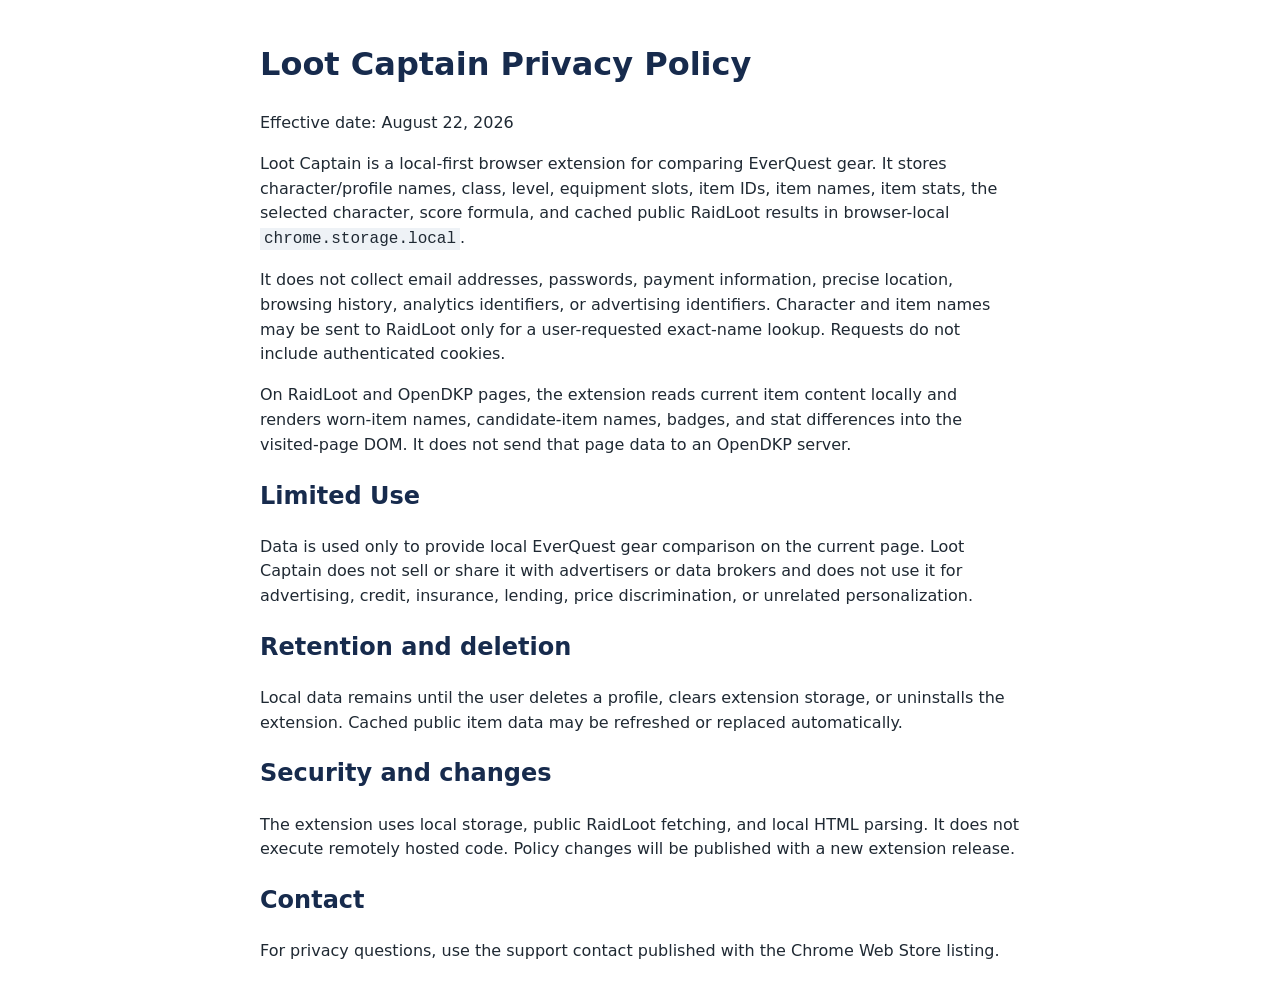
==== docs/privacy-policy.html @ 343ced06 "Prepare Loot Captain 0.1.0 release" ====
<!doctype html>
<html lang="en">
<head>
  <meta charset="utf-8">
  <meta name="viewport" content="width=device-width, initial-scale=1">
  <title>Loot Captain Privacy Policy</title>
  <style>body{max-width:760px;margin:40px auto;padding:0 20px;font:16px/1.55 system-ui,sans-serif;color:#1f2933}h1,h2{color:#172b4d}code{background:#eef2f6;padding:2px 4px}</style>
</head>
<body>
  <h1>Loot Captain Privacy Policy</h1>
  <p>Effective date: August 22, 2026</p>
  <p>Loot Captain is a local-first browser extension for comparing EverQuest gear. It stores character/profile names, class, level, equipment slots, item IDs, item names, item stats, the selected character, score formula, and cached public RaidLoot results in browser-local <code>chrome.storage.local</code>.</p>
  <p>It does not collect email addresses, passwords, payment information, precise location, browsing history, analytics identifiers, or advertising identifiers. Character and item names may be sent to RaidLoot only for a user-requested exact-name lookup. Requests do not include authenticated cookies.</p>
  <p>On RaidLoot and OpenDKP pages, the extension reads current item content locally and renders worn-item names, candidate-item names, badges, and stat differences into the visited-page DOM. It does not send that page data to an OpenDKP server.</p>
  <h2>Limited Use</h2>
  <p>Data is used only to provide local EverQuest gear comparison on the current page. Loot Captain does not sell or share it with advertisers or data brokers and does not use it for advertising, credit, insurance, lending, price discrimination, or unrelated personalization.</p>
  <h2>Retention and deletion</h2>
  <p>Local data remains until the user deletes a profile, clears extension storage, or uninstalls the extension. Cached public item data may be refreshed or replaced automatically.</p>
  <h2>Security and changes</h2>
  <p>The extension uses local storage, public RaidLoot fetching, and local HTML parsing. It does not execute remotely hosted code. Policy changes will be published with a new extension release.</p>
  <h2>Contact</h2>
  <p>For privacy questions, use the support contact published with the Chrome Web Store listing.</p>
</body>
</html>
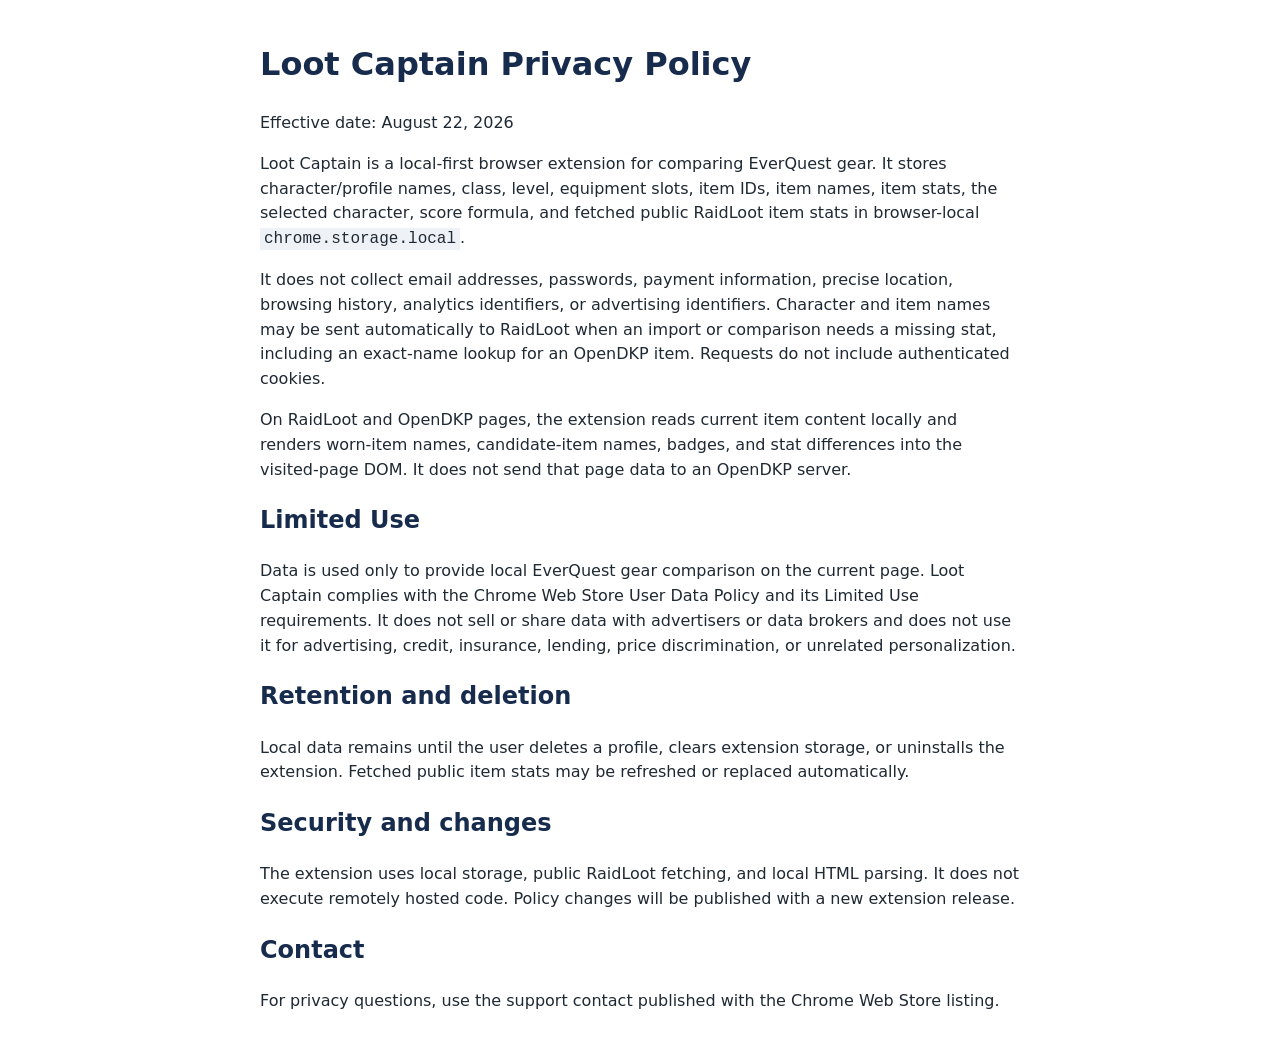
==== commit 5951cf32: "Close pre-publish review findings" ====
--- a/docs/privacy-policy.html
+++ b/docs/privacy-policy.html
@@ -9,13 +9,13 @@
 <body>
   <h1>Loot Captain Privacy Policy</h1>
   <p>Effective date: August 22, 2026</p>
-  <p>Loot Captain is a local-first browser extension for comparing EverQuest gear. It stores character/profile names, class, level, equipment slots, item IDs, item names, item stats, the selected character, score formula, and cached public RaidLoot results in browser-local <code>chrome.storage.local</code>.</p>
-  <p>It does not collect email addresses, passwords, payment information, precise location, browsing history, analytics identifiers, or advertising identifiers. Character and item names may be sent to RaidLoot only for a user-requested exact-name lookup. Requests do not include authenticated cookies.</p>
+  <p>Loot Captain is a local-first browser extension for comparing EverQuest gear. It stores character/profile names, class, level, equipment slots, item IDs, item names, item stats, the selected character, score formula, and fetched public RaidLoot item stats in browser-local <code>chrome.storage.local</code>.</p>
+  <p>It does not collect email addresses, passwords, payment information, precise location, browsing history, analytics identifiers, or advertising identifiers. Character and item names may be sent automatically to RaidLoot when an import or comparison needs a missing stat, including an exact-name lookup for an OpenDKP item. Requests do not include authenticated cookies.</p>
   <p>On RaidLoot and OpenDKP pages, the extension reads current item content locally and renders worn-item names, candidate-item names, badges, and stat differences into the visited-page DOM. It does not send that page data to an OpenDKP server.</p>
   <h2>Limited Use</h2>
-  <p>Data is used only to provide local EverQuest gear comparison on the current page. Loot Captain does not sell or share it with advertisers or data brokers and does not use it for advertising, credit, insurance, lending, price discrimination, or unrelated personalization.</p>
+  <p>Data is used only to provide local EverQuest gear comparison on the current page. Loot Captain complies with the Chrome Web Store User Data Policy and its Limited Use requirements. It does not sell or share data with advertisers or data brokers and does not use it for advertising, credit, insurance, lending, price discrimination, or unrelated personalization.</p>
   <h2>Retention and deletion</h2>
-  <p>Local data remains until the user deletes a profile, clears extension storage, or uninstalls the extension. Cached public item data may be refreshed or replaced automatically.</p>
+  <p>Local data remains until the user deletes a profile, clears extension storage, or uninstalls the extension. Fetched public item stats may be refreshed or replaced automatically.</p>
   <h2>Security and changes</h2>
   <p>The extension uses local storage, public RaidLoot fetching, and local HTML parsing. It does not execute remotely hosted code. Policy changes will be published with a new extension release.</p>
   <h2>Contact</h2>
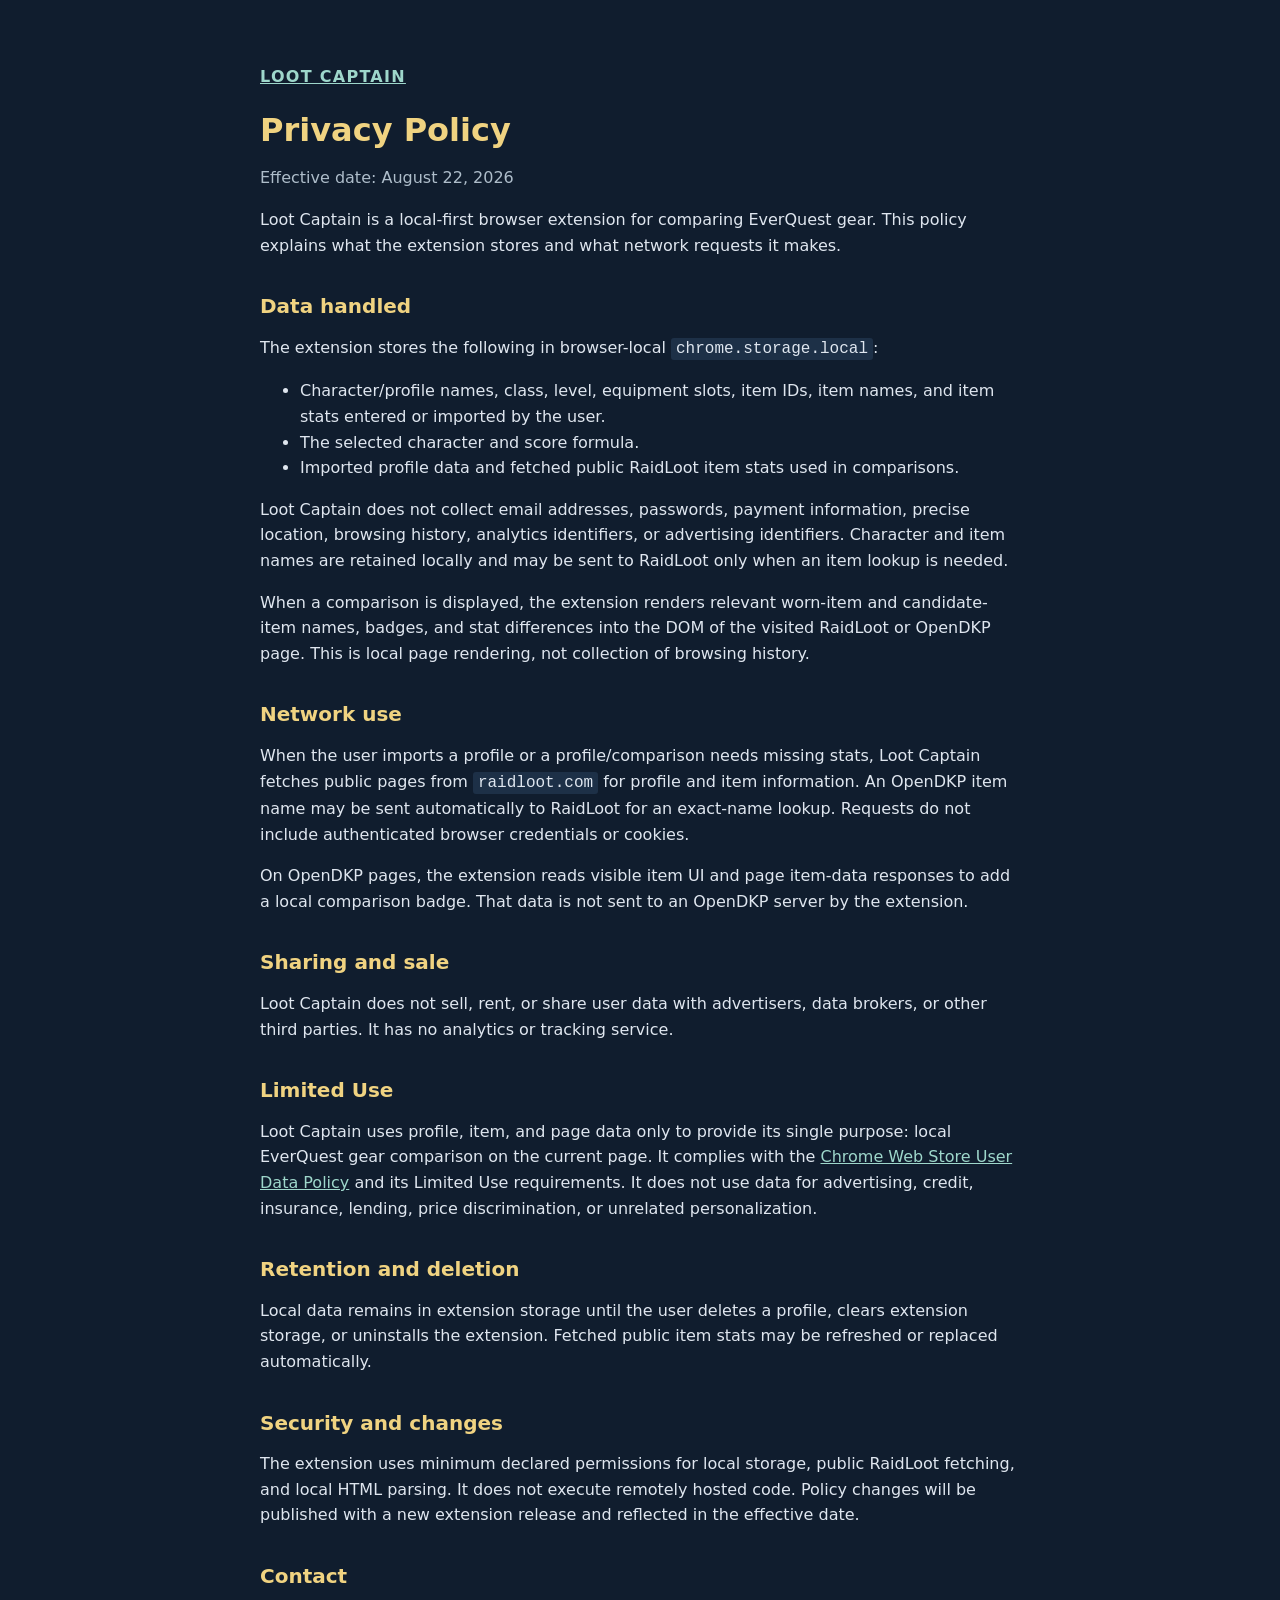
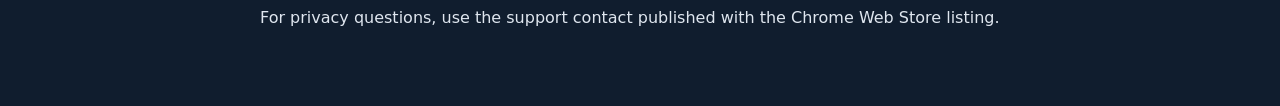
==== commit 8deaf483: "Add GitHub Pages privacy site" ====
--- a/docs/privacy-policy.html
+++ b/docs/privacy-policy.html
@@ -3,22 +3,57 @@
 <head>
   <meta charset="utf-8">
   <meta name="viewport" content="width=device-width, initial-scale=1">
+  <meta name="description" content="Loot Captain privacy policy.">
   <title>Loot Captain Privacy Policy</title>
-  <style>body{max-width:760px;margin:40px auto;padding:0 20px;font:16px/1.55 system-ui,sans-serif;color:#1f2933}h1,h2{color:#172b4d}code{background:#eef2f6;padding:2px 4px}</style>
+  <style>
+    :root { color-scheme: light dark; }
+    body { margin: 0; background: #101d2e; color: #dfe6ef; font: 16px/1.6 system-ui, sans-serif; }
+    main { max-width: 760px; margin: 0 auto; padding: 48px 24px 64px; }
+    h1, h2 { color: #f0d381; line-height: 1.2; }
+    h1 { margin-bottom: 8px; }
+    h2 { margin-top: 36px; font-size: 1.25rem; }
+    a { color: #9ed7cb; }
+    code { padding: 2px 5px; border-radius: 3px; background: #1d3047; }
+    .eyebrow { color: #9ed7cb; font-weight: 700; letter-spacing: .08em; text-transform: uppercase; }
+    .effective { color: #aebdca; }
+  </style>
 </head>
 <body>
-  <h1>Loot Captain Privacy Policy</h1>
-  <p>Effective date: August 22, 2026</p>
-  <p>Loot Captain is a local-first browser extension for comparing EverQuest gear. It stores character/profile names, class, level, equipment slots, item IDs, item names, item stats, the selected character, score formula, and fetched public RaidLoot item stats in browser-local <code>chrome.storage.local</code>.</p>
-  <p>It does not collect email addresses, passwords, payment information, precise location, browsing history, analytics identifiers, or advertising identifiers. Character and item names may be sent automatically to RaidLoot when an import or comparison needs a missing stat, including an exact-name lookup for an OpenDKP item. Requests do not include authenticated cookies.</p>
-  <p>On RaidLoot and OpenDKP pages, the extension reads current item content locally and renders worn-item names, candidate-item names, badges, and stat differences into the visited-page DOM. It does not send that page data to an OpenDKP server.</p>
-  <h2>Limited Use</h2>
-  <p>Data is used only to provide local EverQuest gear comparison on the current page. Loot Captain complies with the Chrome Web Store User Data Policy and its Limited Use requirements. It does not sell or share data with advertisers or data brokers and does not use it for advertising, credit, insurance, lending, price discrimination, or unrelated personalization.</p>
-  <h2>Retention and deletion</h2>
-  <p>Local data remains until the user deletes a profile, clears extension storage, or uninstalls the extension. Fetched public item stats may be refreshed or replaced automatically.</p>
-  <h2>Security and changes</h2>
-  <p>The extension uses local storage, public RaidLoot fetching, and local HTML parsing. It does not execute remotely hosted code. Policy changes will be published with a new extension release.</p>
-  <h2>Contact</h2>
-  <p>For privacy questions, use the support contact published with the Chrome Web Store listing.</p>
+  <main>
+    <p class="eyebrow"><a href="./">Loot Captain</a></p>
+    <h1>Privacy Policy</h1>
+    <p class="effective">Effective date: August 22, 2026</p>
+
+    <p>Loot Captain is a local-first browser extension for comparing EverQuest gear. This policy explains what the extension stores and what network requests it makes.</p>
+
+    <h2>Data handled</h2>
+    <p>The extension stores the following in browser-local <code>chrome.storage.local</code>:</p>
+    <ul>
+      <li>Character/profile names, class, level, equipment slots, item IDs, item names, and item stats entered or imported by the user.</li>
+      <li>The selected character and score formula.</li>
+      <li>Imported profile data and fetched public RaidLoot item stats used in comparisons.</li>
+    </ul>
+    <p>Loot Captain does not collect email addresses, passwords, payment information, precise location, browsing history, analytics identifiers, or advertising identifiers. Character and item names are retained locally and may be sent to RaidLoot only when an item lookup is needed.</p>
+    <p>When a comparison is displayed, the extension renders relevant worn-item and candidate-item names, badges, and stat differences into the DOM of the visited RaidLoot or OpenDKP page. This is local page rendering, not collection of browsing history.</p>
+
+    <h2>Network use</h2>
+    <p>When the user imports a profile or a profile/comparison needs missing stats, Loot Captain fetches public pages from <code>raidloot.com</code> for profile and item information. An OpenDKP item name may be sent automatically to RaidLoot for an exact-name lookup. Requests do not include authenticated browser credentials or cookies.</p>
+    <p>On OpenDKP pages, the extension reads visible item UI and page item-data responses to add a local comparison badge. That data is not sent to an OpenDKP server by the extension.</p>
+
+    <h2>Sharing and sale</h2>
+    <p>Loot Captain does not sell, rent, or share user data with advertisers, data brokers, or other third parties. It has no analytics or tracking service.</p>
+
+    <h2>Limited Use</h2>
+    <p>Loot Captain uses profile, item, and page data only to provide its single purpose: local EverQuest gear comparison on the current page. It complies with the <a href="https://developer.chrome.com/docs/webstore/program-policies/user-data-faq">Chrome Web Store User Data Policy</a> and its Limited Use requirements. It does not use data for advertising, credit, insurance, lending, price discrimination, or unrelated personalization.</p>
+
+    <h2>Retention and deletion</h2>
+    <p>Local data remains in extension storage until the user deletes a profile, clears extension storage, or uninstalls the extension. Fetched public item stats may be refreshed or replaced automatically.</p>
+
+    <h2>Security and changes</h2>
+    <p>The extension uses minimum declared permissions for local storage, public RaidLoot fetching, and local HTML parsing. It does not execute remotely hosted code. Policy changes will be published with a new extension release and reflected in the effective date.</p>
+
+    <h2>Contact</h2>
+    <p>For privacy questions, use the support contact published with the Chrome Web Store listing.</p>
+  </main>
 </body>
 </html>
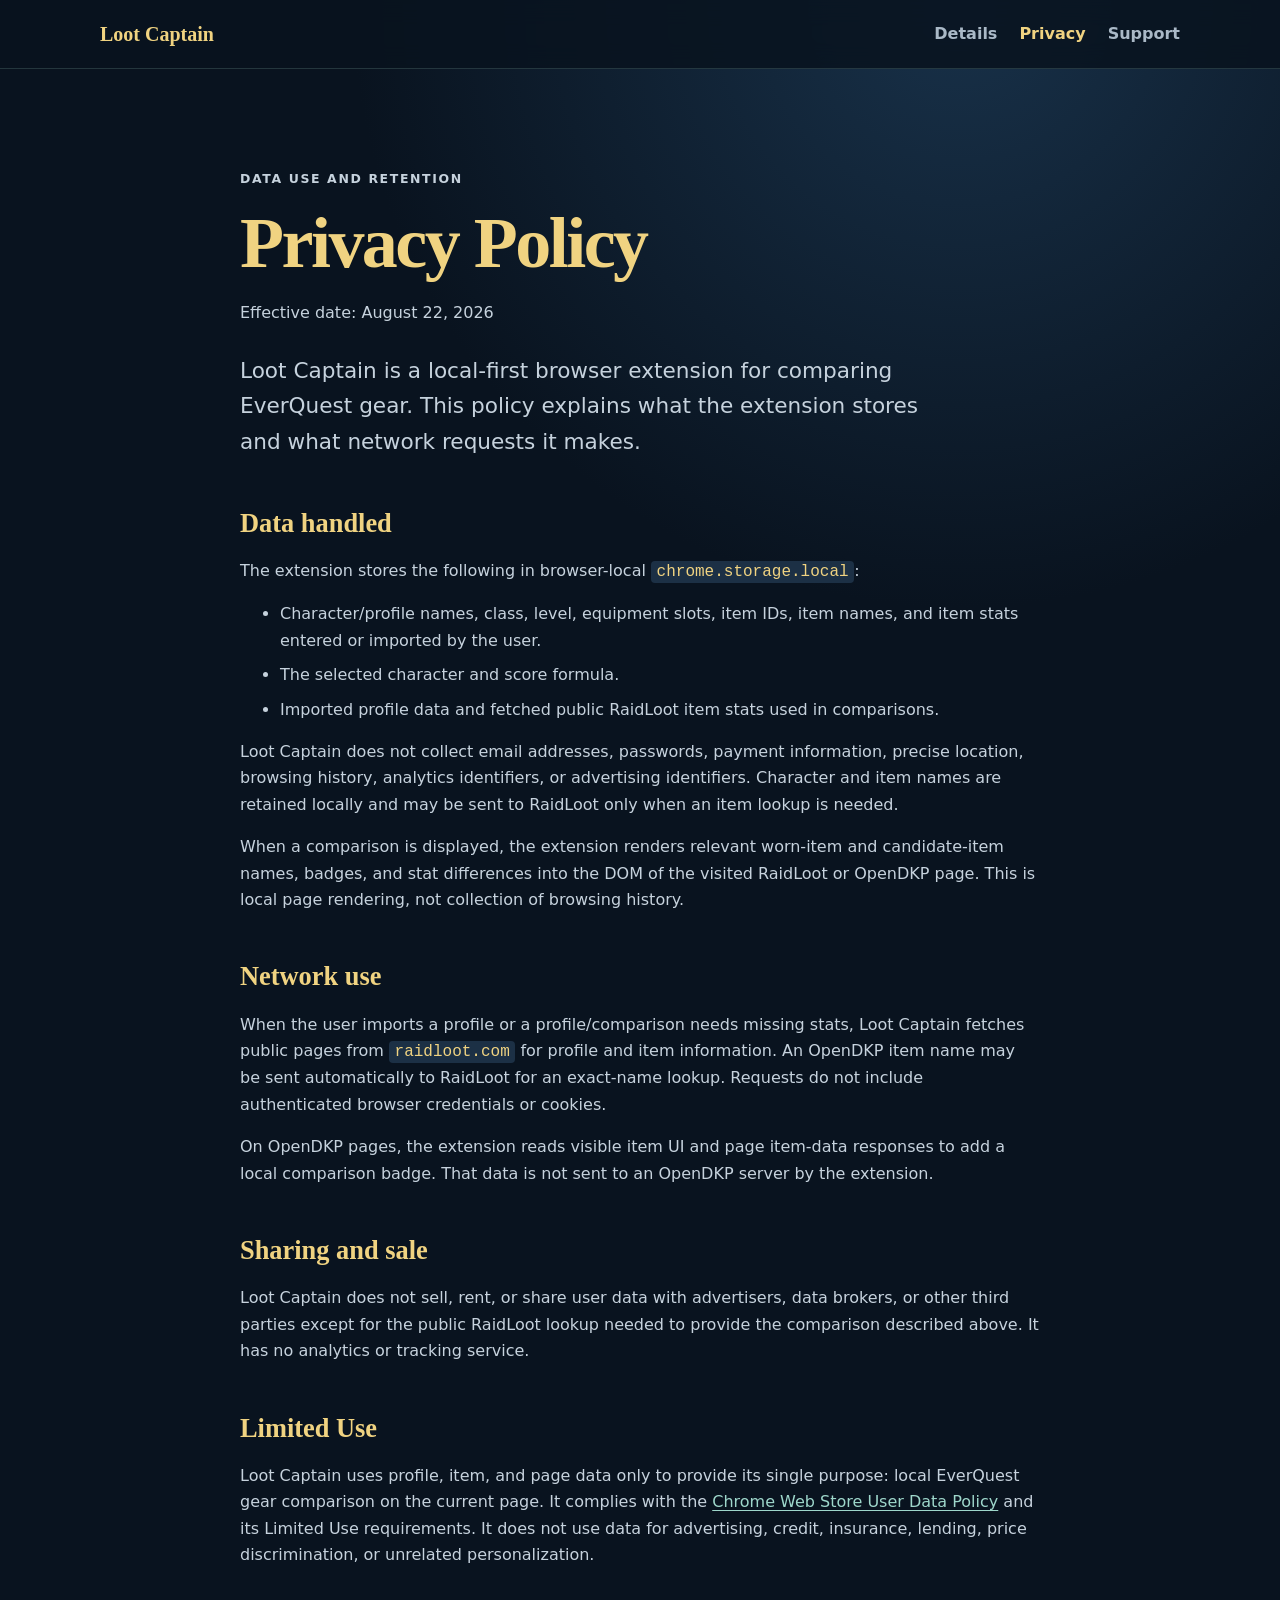
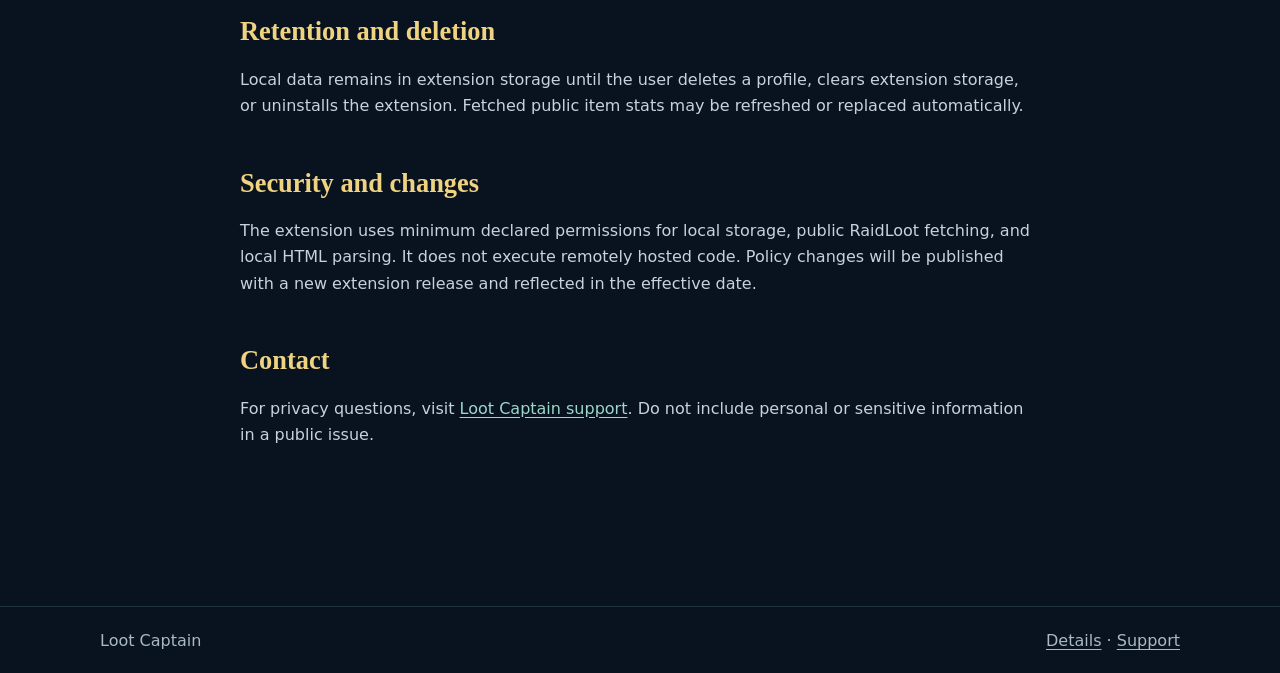
==== commit 1f11c6c2: "Publish extension website and store links" ====
--- a/docs/privacy-policy.html
+++ b/docs/privacy-policy.html
@@ -4,27 +4,26 @@
   <meta charset="utf-8">
   <meta name="viewport" content="width=device-width, initial-scale=1">
   <meta name="description" content="Loot Captain privacy policy.">
-  <title>Loot Captain Privacy Policy</title>
-  <style>
-    :root { color-scheme: light dark; }
-    body { margin: 0; background: #101d2e; color: #dfe6ef; font: 16px/1.6 system-ui, sans-serif; }
-    main { max-width: 760px; margin: 0 auto; padding: 48px 24px 64px; }
-    h1, h2 { color: #f0d381; line-height: 1.2; }
-    h1 { margin-bottom: 8px; }
-    h2 { margin-top: 36px; font-size: 1.25rem; }
-    a { color: #9ed7cb; }
-    code { padding: 2px 5px; border-radius: 3px; background: #1d3047; }
-    .eyebrow { color: #9ed7cb; font-weight: 700; letter-spacing: .08em; text-transform: uppercase; }
-    .effective { color: #aebdca; }
-  </style>
+  <title>Privacy Policy — Loot Captain</title>
+  <link rel="stylesheet" href="./site.css">
 </head>
 <body>
-  <main>
-    <p class="eyebrow"><a href="./">Loot Captain</a></p>
+  <header class="site-header">
+    <div class="shell header-inner">
+      <a class="brand" href="./">Loot Captain</a>
+      <nav aria-label="Primary navigation">
+        <a href="./">Details</a>
+        <a aria-current="page" href="./privacy-policy.html">Privacy</a>
+        <a href="./support.html">Support</a>
+      </nav>
+    </div>
+  </header>
+
+  <main class="shell prose">
+    <p class="eyebrow">Data use and retention</p>
     <h1>Privacy Policy</h1>
     <p class="effective">Effective date: August 22, 2026</p>
-
-    <p>Loot Captain is a local-first browser extension for comparing EverQuest gear. This policy explains what the extension stores and what network requests it makes.</p>
+    <p class="lede">Loot Captain is a local-first browser extension for comparing EverQuest gear. This policy explains what the extension stores and what network requests it makes.</p>
 
     <h2>Data handled</h2>
     <p>The extension stores the following in browser-local <code>chrome.storage.local</code>:</p>
@@ -41,7 +40,7 @@
     <p>On OpenDKP pages, the extension reads visible item UI and page item-data responses to add a local comparison badge. That data is not sent to an OpenDKP server by the extension.</p>
 
     <h2>Sharing and sale</h2>
-    <p>Loot Captain does not sell, rent, or share user data with advertisers, data brokers, or other third parties. It has no analytics or tracking service.</p>
+    <p>Loot Captain does not sell, rent, or share user data with advertisers, data brokers, or other third parties except for the public RaidLoot lookup needed to provide the comparison described above. It has no analytics or tracking service.</p>
 
     <h2>Limited Use</h2>
     <p>Loot Captain uses profile, item, and page data only to provide its single purpose: local EverQuest gear comparison on the current page. It complies with the <a href="https://developer.chrome.com/docs/webstore/program-policies/user-data-faq">Chrome Web Store User Data Policy</a> and its Limited Use requirements. It does not use data for advertising, credit, insurance, lending, price discrimination, or unrelated personalization.</p>
@@ -53,7 +52,14 @@
     <p>The extension uses minimum declared permissions for local storage, public RaidLoot fetching, and local HTML parsing. It does not execute remotely hosted code. Policy changes will be published with a new extension release and reflected in the effective date.</p>
 
     <h2>Contact</h2>
-    <p>For privacy questions, use the support contact published with the Chrome Web Store listing.</p>
+    <p>For privacy questions, visit <a href="./support.html">Loot Captain support</a>. Do not include personal or sensitive information in a public issue.</p>
   </main>
+
+  <footer class="site-footer">
+    <div class="shell footer-inner">
+      <span>Loot Captain</span>
+      <span><a href="./">Details</a> · <a href="./support.html">Support</a></span>
+    </div>
+  </footer>
 </body>
 </html>
--- a/docs/site.css
+++ b/docs/site.css
@@ -0,0 +1,69 @@
+:root {
+  color-scheme: dark;
+  --bg: #09131f;
+  --surface: #111f30;
+  --surface-strong: #17283b;
+  --line: #2b4055;
+  --text: #e7edf3;
+  --muted: #aab9c7;
+  --gold: #f0d381;
+  --teal: #9ed7cb;
+  --shadow: 0 20px 60px rgba(0, 0, 0, .28);
+}
+
+* { box-sizing: border-box; }
+html { scroll-behavior: smooth; }
+body { margin: 0; background: radial-gradient(circle at 75% 0, #183149 0, var(--bg) 38rem); color: var(--text); font: 16px/1.65 system-ui, -apple-system, BlinkMacSystemFont, "Segoe UI", sans-serif; }
+a { color: var(--teal); text-underline-offset: .2em; }
+a:hover { color: #c6eee5; }
+code { padding: .12em .35em; border-radius: 4px; background: #1c3045; color: var(--gold); }
+.shell { width: min(1080px, calc(100% - 40px)); margin-inline: auto; }
+
+.site-header { border-bottom: 1px solid rgba(158, 215, 203, .18); background: rgba(9, 19, 31, .86); backdrop-filter: blur(12px); }
+.header-inner, .footer-inner { display: flex; align-items: center; justify-content: space-between; gap: 24px; min-height: 68px; }
+.brand { color: var(--gold); font: 700 1.25rem Georgia, serif; text-decoration: none; }
+nav { display: flex; flex-wrap: wrap; gap: 8px 22px; }
+nav a { color: var(--muted); font-weight: 650; text-decoration: none; }
+nav a[aria-current="page"] { color: var(--gold); }
+
+.hero { padding-block: clamp(72px, 11vw, 132px); }
+.eyebrow { margin: 0 0 12px; color: var(--teal); font-size: .78rem; font-weight: 800; letter-spacing: .13em; text-transform: uppercase; }
+h1, h2, h3 { color: var(--gold); font-family: Georgia, serif; line-height: 1.15; }
+h1 { max-width: 850px; margin: 0; font-size: clamp(2.7rem, 7vw, 5.5rem); letter-spacing: -.035em; }
+h2 { margin: 0 0 20px; font-size: clamp(1.9rem, 4vw, 3rem); }
+h3 { margin: 0 0 10px; font-size: 1.25rem; }
+.lede { max-width: 720px; margin: 26px 0 0; color: #c6d2dd; font-size: clamp(1.1rem, 2.2vw, 1.35rem); }
+.actions { display: flex; flex-wrap: wrap; gap: 12px; margin-top: 34px; }
+.button { display: inline-flex; align-items: center; justify-content: center; min-height: 46px; padding: 10px 18px; border: 1px solid #496378; border-radius: 7px; color: var(--text); font-weight: 750; text-decoration: none; }
+.button:hover { border-color: var(--teal); color: white; }
+.button.primary { border-color: #c7a95e; background: linear-gradient(#f0d381, #c89f4c); color: #172130; }
+
+.section { padding-block: clamp(52px, 8vw, 92px); border-top: 1px solid rgba(158, 215, 203, .16); }
+.card-grid { display: grid; grid-template-columns: repeat(3, 1fr); gap: 18px; }
+.card { min-height: 200px; padding: 26px; border: 1px solid var(--line); border-radius: 12px; background: linear-gradient(145deg, rgba(23, 40, 59, .96), rgba(13, 27, 42, .96)); box-shadow: var(--shadow); }
+.card p, .steps p, .callout p { margin: 0; color: var(--muted); }
+.split { display: grid; grid-template-columns: .8fr 1.2fr; gap: clamp(30px, 8vw, 100px); }
+.steps { display: grid; gap: 22px; margin: 0; padding: 0; list-style: none; }
+.steps li { display: grid; grid-template-columns: 42px 1fr; gap: 16px; align-items: start; }
+.steps li > span { display: grid; width: 38px; height: 38px; place-items: center; border: 1px solid #6c8ca1; border-radius: 50%; color: var(--gold); font-weight: 800; }
+.steps strong { display: block; margin-bottom: 3px; color: var(--text); }
+.callout { display: flex; align-items: center; justify-content: space-between; gap: 42px; padding: clamp(28px, 5vw, 52px); border: 1px solid #526b7e; border-radius: 14px; background: var(--surface-strong); box-shadow: var(--shadow); }
+.callout > div { max-width: 700px; }
+
+.prose { max-width: 800px; padding-block: clamp(58px, 9vw, 100px); }
+.prose h1 { font-size: clamp(2.6rem, 6vw, 4.5rem); }
+.prose h2 { margin-top: 48px; font-size: 1.65rem; }
+.prose h3 { margin-top: 30px; }
+.prose p, .prose li { color: #c6d2dd; }
+.prose li + li { margin-top: 8px; }
+.effective { color: var(--muted); }
+.notice { margin-top: 24px; padding: 18px 20px; border-left: 4px solid var(--gold); background: var(--surface); color: #dce5ec; }
+
+.site-footer { margin-top: 42px; border-top: 1px solid rgba(158, 215, 203, .16); color: var(--muted); }
+.site-footer a { color: var(--muted); }
+
+@media (max-width: 760px) {
+  .header-inner, .footer-inner, .callout { align-items: flex-start; flex-direction: column; justify-content: center; padding-block: 18px; }
+  .card-grid, .split { grid-template-columns: 1fr; }
+  .card { min-height: 0; }
+}
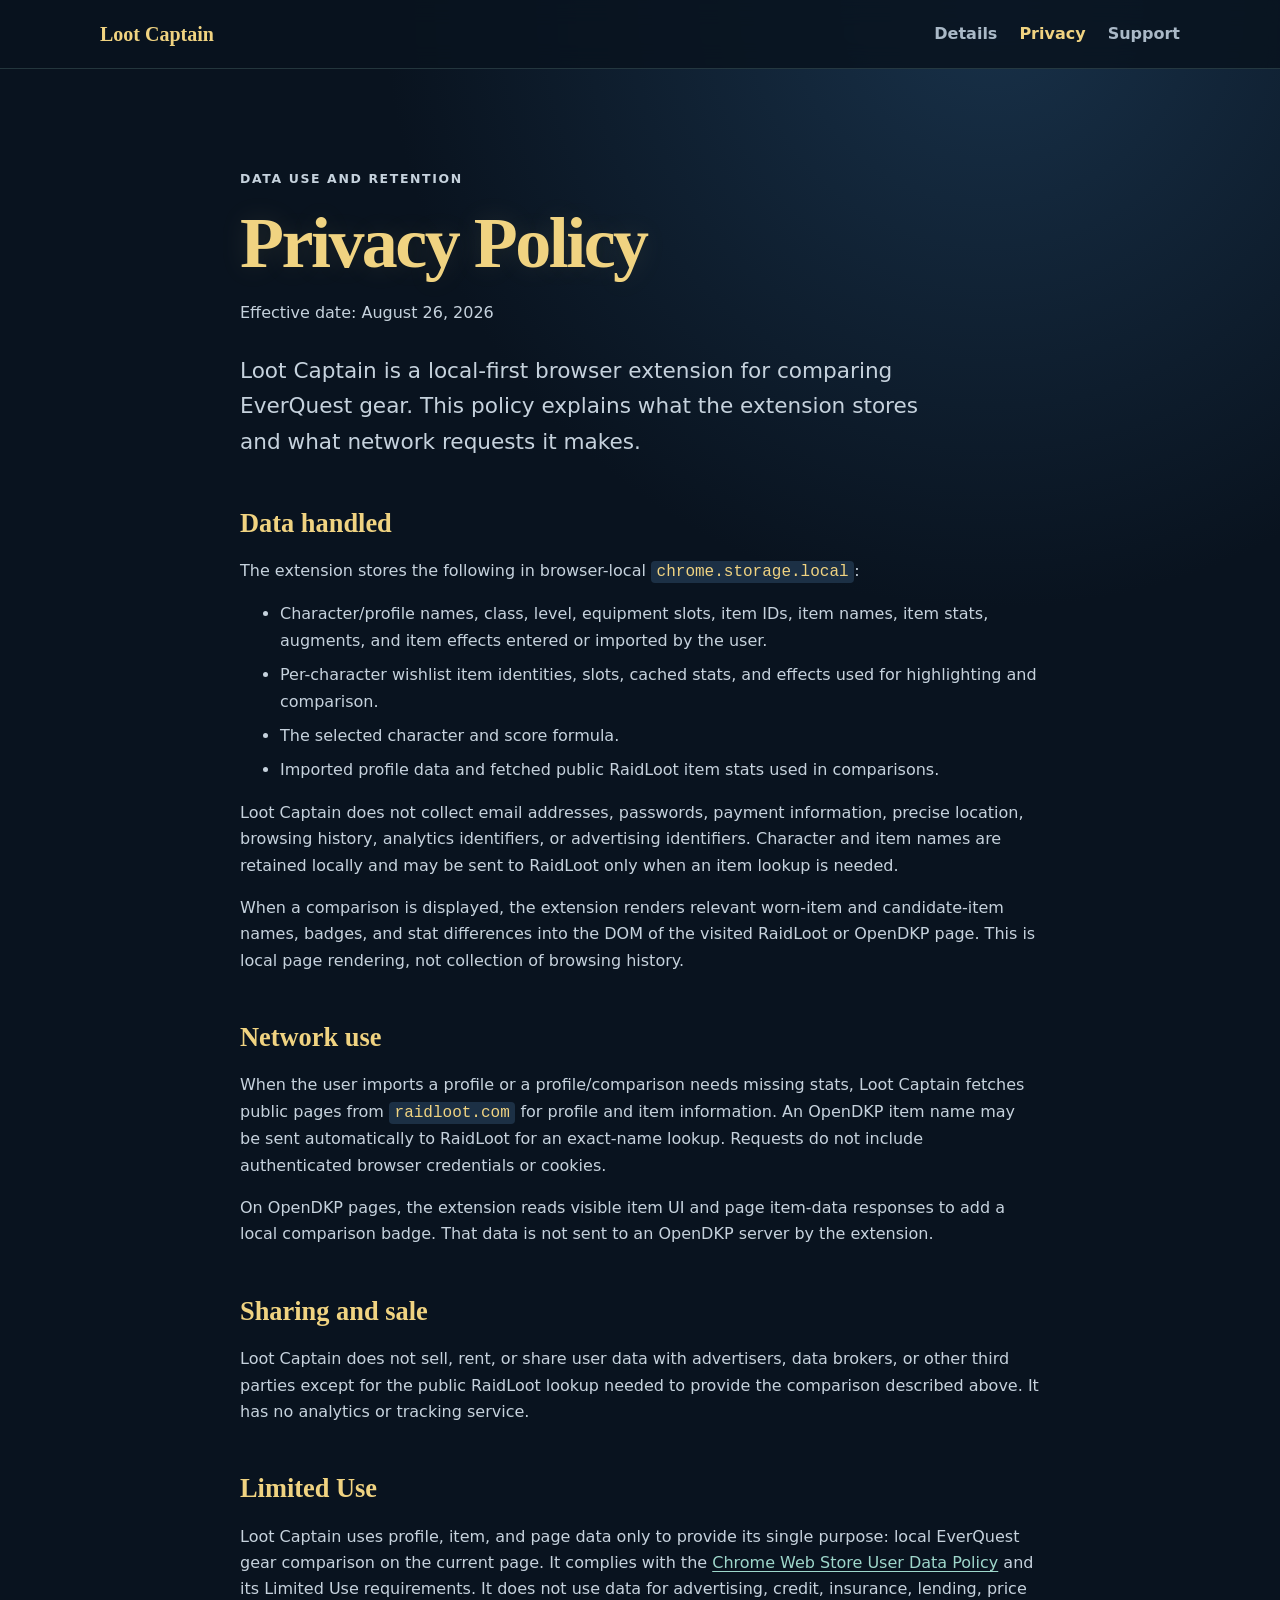
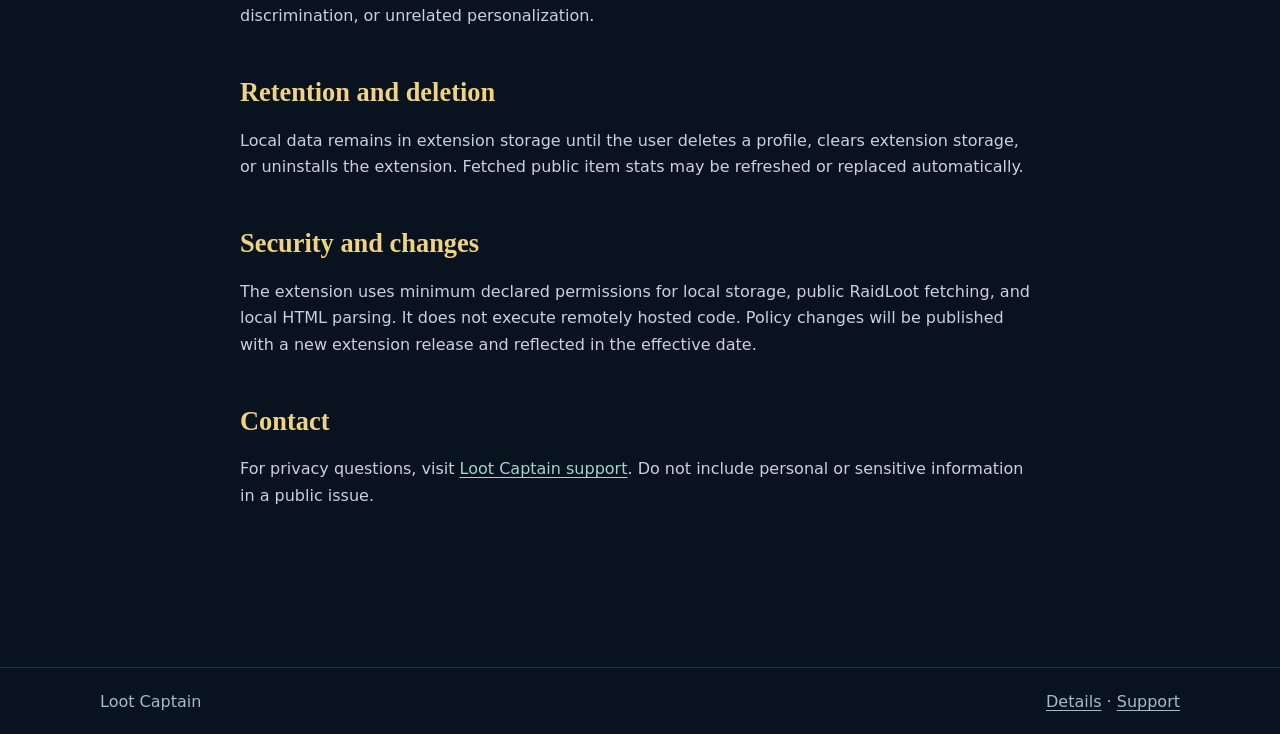
==== commit 8b4f3c16: "Prepare to publish" ====
--- a/docs/privacy-policy.html
+++ b/docs/privacy-policy.html
@@ -22,13 +22,14 @@
   <main class="shell prose">
     <p class="eyebrow">Data use and retention</p>
     <h1>Privacy Policy</h1>
-    <p class="effective">Effective date: August 22, 2026</p>
+    <p class="effective">Effective date: August 26, 2026</p>
     <p class="lede">Loot Captain is a local-first browser extension for comparing EverQuest gear. This policy explains what the extension stores and what network requests it makes.</p>
 
     <h2>Data handled</h2>
     <p>The extension stores the following in browser-local <code>chrome.storage.local</code>:</p>
     <ul>
-      <li>Character/profile names, class, level, equipment slots, item IDs, item names, and item stats entered or imported by the user.</li>
+      <li>Character/profile names, class, level, equipment slots, item IDs, item names, item stats, augments, and item effects entered or imported by the user.</li>
+      <li>Per-character wishlist item identities, slots, cached stats, and effects used for highlighting and comparison.</li>
       <li>The selected character and score formula.</li>
       <li>Imported profile data and fetched public RaidLoot item stats used in comparisons.</li>
     </ul>
--- a/docs/site.css
+++ b/docs/site.css
@@ -13,41 +13,70 @@
 
 * { box-sizing: border-box; }
 html { scroll-behavior: smooth; }
-body { margin: 0; background: radial-gradient(circle at 75% 0, #183149 0, var(--bg) 38rem); color: var(--text); font: 16px/1.65 system-ui, -apple-system, BlinkMacSystemFont, "Segoe UI", sans-serif; }
+body { margin: 0; background: radial-gradient(circle at 75% 0, #183149 0, var(--bg) 38rem); background-size: 150% 150%; background-position: 70% 0; color: var(--text); font: 16px/1.65 system-ui, -apple-system, BlinkMacSystemFont, "Segoe UI", sans-serif; animation: sky-shift 18s ease-in-out infinite alternate; }
 a { color: var(--teal); text-underline-offset: .2em; }
 a:hover { color: #c6eee5; }
 code { padding: .12em .35em; border-radius: 4px; background: #1c3045; color: var(--gold); }
 .shell { width: min(1080px, calc(100% - 40px)); margin-inline: auto; }
 
-.site-header { border-bottom: 1px solid rgba(158, 215, 203, .18); background: rgba(9, 19, 31, .86); backdrop-filter: blur(12px); }
+.site-header { position: sticky; top: 0; z-index: 10; border-bottom: 1px solid rgba(158, 215, 203, .18); background: rgba(9, 19, 31, .86); backdrop-filter: blur(12px); }
 .header-inner, .footer-inner { display: flex; align-items: center; justify-content: space-between; gap: 24px; min-height: 68px; }
 .brand { color: var(--gold); font: 700 1.25rem Georgia, serif; text-decoration: none; }
 nav { display: flex; flex-wrap: wrap; gap: 8px 22px; }
 nav a { color: var(--muted); font-weight: 650; text-decoration: none; }
 nav a[aria-current="page"] { color: var(--gold); }
 
-.hero { padding-block: clamp(72px, 11vw, 132px); }
+.hero { padding-block: clamp(72px, 11vw, 132px); animation: page-rise .8s ease both; }
 .eyebrow { margin: 0 0 12px; color: var(--teal); font-size: .78rem; font-weight: 800; letter-spacing: .13em; text-transform: uppercase; }
 h1, h2, h3 { color: var(--gold); font-family: Georgia, serif; line-height: 1.15; }
-h1 { max-width: 850px; margin: 0; font-size: clamp(2.7rem, 7vw, 5.5rem); letter-spacing: -.035em; }
+h1 { max-width: 850px; margin: 0; font-size: clamp(2.7rem, 7vw, 5.5rem); letter-spacing: -.035em; text-shadow: 0 0 28px rgba(240, 211, 129, .12); animation: title-glow 7s ease-in-out infinite; }
 h2 { margin: 0 0 20px; font-size: clamp(1.9rem, 4vw, 3rem); }
 h3 { margin: 0 0 10px; font-size: 1.25rem; }
 .lede { max-width: 720px; margin: 26px 0 0; color: #c6d2dd; font-size: clamp(1.1rem, 2.2vw, 1.35rem); }
 .actions { display: flex; flex-wrap: wrap; gap: 12px; margin-top: 34px; }
-.button { display: inline-flex; align-items: center; justify-content: center; min-height: 46px; padding: 10px 18px; border: 1px solid #496378; border-radius: 7px; color: var(--text); font-weight: 750; text-decoration: none; }
-.button:hover { border-color: var(--teal); color: white; }
-.button.primary { border-color: #c7a95e; background: linear-gradient(#f0d381, #c89f4c); color: #172130; }
+.button { display: inline-flex; align-items: center; justify-content: center; min-height: 46px; padding: 10px 18px; border: 1px solid #496378; border-radius: 7px; color: var(--text); font-weight: 750; text-decoration: none; transition: transform .2s ease, border-color .2s ease, box-shadow .2s ease; }
+.button:hover { transform: translateY(-3px); border-color: var(--teal); color: white; box-shadow: 0 10px 24px rgba(0, 0, 0, .24); }
+.button.primary { border-color: #c7a95e; background: linear-gradient(#f0d381, #c89f4c); color: #172130; box-shadow: 0 8px 22px rgba(198, 164, 94, .16); }
 
-.section { padding-block: clamp(52px, 8vw, 92px); border-top: 1px solid rgba(158, 215, 203, .16); }
-.card-grid { display: grid; grid-template-columns: repeat(3, 1fr); gap: 18px; }
-.card { min-height: 200px; padding: 26px; border: 1px solid var(--line); border-radius: 12px; background: linear-gradient(145deg, rgba(23, 40, 59, .96), rgba(13, 27, 42, .96)); box-shadow: var(--shadow); }
-.card p, .steps p, .callout p { margin: 0; color: var(--muted); }
+.section { padding-block: clamp(52px, 8vw, 92px); border-top: 1px solid rgba(158, 215, 203, .16); animation: page-rise .8s ease both; }
+.section:nth-of-type(2) { animation-delay: .08s; }
+.section:nth-of-type(3) { animation-delay: .16s; }
+.section:nth-of-type(4) { animation-delay: .24s; }
+.section:nth-of-type(5) { animation-delay: .32s; }
+.steps p, .callout p { margin: 0; color: var(--muted); }
+.feature-tour-heading { max-width: 740px; }
+.feature-tour-heading > p:last-child { margin: -6px 0 0; color: var(--muted); font-size: 1.05rem; }
+.feature-carousel { margin-top: 34px; }
+.feature-track { overflow: hidden; border: 1px solid #526b7e; border-radius: 14px; background: #0b1523; box-shadow: var(--shadow); }
+.feature-slide { display: grid; grid-template-columns: minmax(280px, .72fr) minmax(0, 1.28fr); min-height: 480px; animation: slide-in .45s cubic-bezier(.2, .8, .2, 1) both; }
+.feature-slide[hidden] { display: none; }
+.feature-slide-copy { align-self: center; padding: clamp(28px, 5vw, 54px); }
+.slide-number { display: block; margin-bottom: 16px; color: var(--teal); font-size: .76rem; font-weight: 800; letter-spacing: .14em; }
+.feature-slide h3 { font-size: clamp(1.8rem, 3.5vw, 2.7rem); }
+.feature-slide-copy p { margin: 0; color: #c6d2dd; font-size: 1.05rem; }
+.feature-slide-copy ul { margin: 22px 0 0; padding-left: 1.2rem; color: var(--muted); }
+.feature-slide-copy li + li { margin-top: 8px; }
+.feature-visual { display: flex; flex-direction: column; justify-content: center; margin: 0; padding: 10px; border-left: 1px solid var(--line); background: #08111c; }
+.feature-visual img { display: block; width: 100%; aspect-ratio: 8 / 5; border-radius: 8px; object-fit: cover; object-position: top; }
+.feature-visual figcaption { padding: 12px 6px 2px; color: var(--muted); font-size: .88rem; }
+.slide-controls { display: flex; align-items: center; justify-content: space-between; gap: 18px; margin-top: 14px; }
+.slide-button, .slide-toggle, .slide-dot { border: 1px solid #496378; background: #17283b; color: var(--text); cursor: pointer; transition: transform .2s ease, border-color .2s ease, background .2s ease; }
+.slide-button { width: 42px; height: 38px; border-radius: 7px; font-size: 1.1rem; }
+.slide-toggle { min-width: 76px; height: 38px; padding-inline: 14px; border-radius: 7px; font-weight: 750; }
+.slide-button:hover, .slide-toggle:hover { transform: translateY(-2px); }
+.slide-button:hover, .slide-toggle:hover, .slide-dot:hover { border-color: var(--teal); color: white; }
+.slide-position { display: grid; flex: 1; justify-items: center; gap: 7px; }
+.slide-dots { display: flex; gap: 8px; }
+.slide-dot { width: 10px; height: 10px; padding: 0; border-radius: 50%; }
+.slide-dot[aria-current="true"] { border-color: var(--gold); background: var(--gold); box-shadow: 0 0 0 4px rgba(240, 211, 129, .12); }
+.slide-status { color: var(--muted); font-size: .78rem; font-variant-numeric: tabular-nums; }
+.slide-button:focus-visible, .slide-toggle:focus-visible, .slide-dot:focus-visible { outline: 3px solid var(--teal); outline-offset: 3px; }
 .split { display: grid; grid-template-columns: .8fr 1.2fr; gap: clamp(30px, 8vw, 100px); }
 .steps { display: grid; gap: 22px; margin: 0; padding: 0; list-style: none; }
 .steps li { display: grid; grid-template-columns: 42px 1fr; gap: 16px; align-items: start; }
 .steps li > span { display: grid; width: 38px; height: 38px; place-items: center; border: 1px solid #6c8ca1; border-radius: 50%; color: var(--gold); font-weight: 800; }
 .steps strong { display: block; margin-bottom: 3px; color: var(--text); }
-.callout { display: flex; align-items: center; justify-content: space-between; gap: 42px; padding: clamp(28px, 5vw, 52px); border: 1px solid #526b7e; border-radius: 14px; background: var(--surface-strong); box-shadow: var(--shadow); }
+.callout { display: flex; align-items: center; justify-content: space-between; gap: 42px; padding: clamp(28px, 5vw, 52px); border: 1px solid #526b7e; border-radius: 14px; background: linear-gradient(120deg, #17283b, #20384b, #17283b); background-size: 200% 200%; box-shadow: var(--shadow); animation: surface-shift 12s ease-in-out infinite alternate; }
 .callout > div { max-width: 700px; }
 
 .prose { max-width: 800px; padding-block: clamp(58px, 9vw, 100px); }
@@ -62,8 +91,22 @@
 .site-footer { margin-top: 42px; border-top: 1px solid rgba(158, 215, 203, .16); color: var(--muted); }
 .site-footer a { color: var(--muted); }
 
+@keyframes sky-shift { from { background-position: 70% 0; } to { background-position: 100% 24%; } }
+@keyframes page-rise { from { opacity: 0; transform: translateY(18px); } to { opacity: 1; transform: translateY(0); } }
+@keyframes slide-in { from { opacity: 0; transform: translateX(18px) scale(.99); } to { opacity: 1; transform: translateX(0) scale(1); } }
+@keyframes title-glow { 0%, 100% { text-shadow: 0 0 28px rgba(240, 211, 129, .12); } 50% { text-shadow: 0 0 42px rgba(240, 211, 129, .27); } }
+@keyframes surface-shift { from { background-position: 0 50%; } to { background-position: 100% 50%; } }
+
+@media (prefers-reduced-motion: reduce) {
+  *, *::before, *::after { animation-duration: .01ms !important; animation-iteration-count: 1 !important; scroll-behavior: auto !important; transition-duration: .01ms !important; }
+}
+
 @media (max-width: 760px) {
   .header-inner, .footer-inner, .callout { align-items: flex-start; flex-direction: column; justify-content: center; padding-block: 18px; }
-  .card-grid, .split { grid-template-columns: 1fr; }
-  .card { min-height: 0; }
+  .feature-slide, .split { grid-template-columns: 1fr; }
+  .feature-slide { min-height: 0; }
+  .feature-visual { border-top: 1px solid var(--line); border-left: 0; }
+  .slide-controls { gap: 10px; }
+  .slide-dots { gap: 6px; }
+  .slide-toggle { min-width: 66px; padding-inline: 10px; }
 }
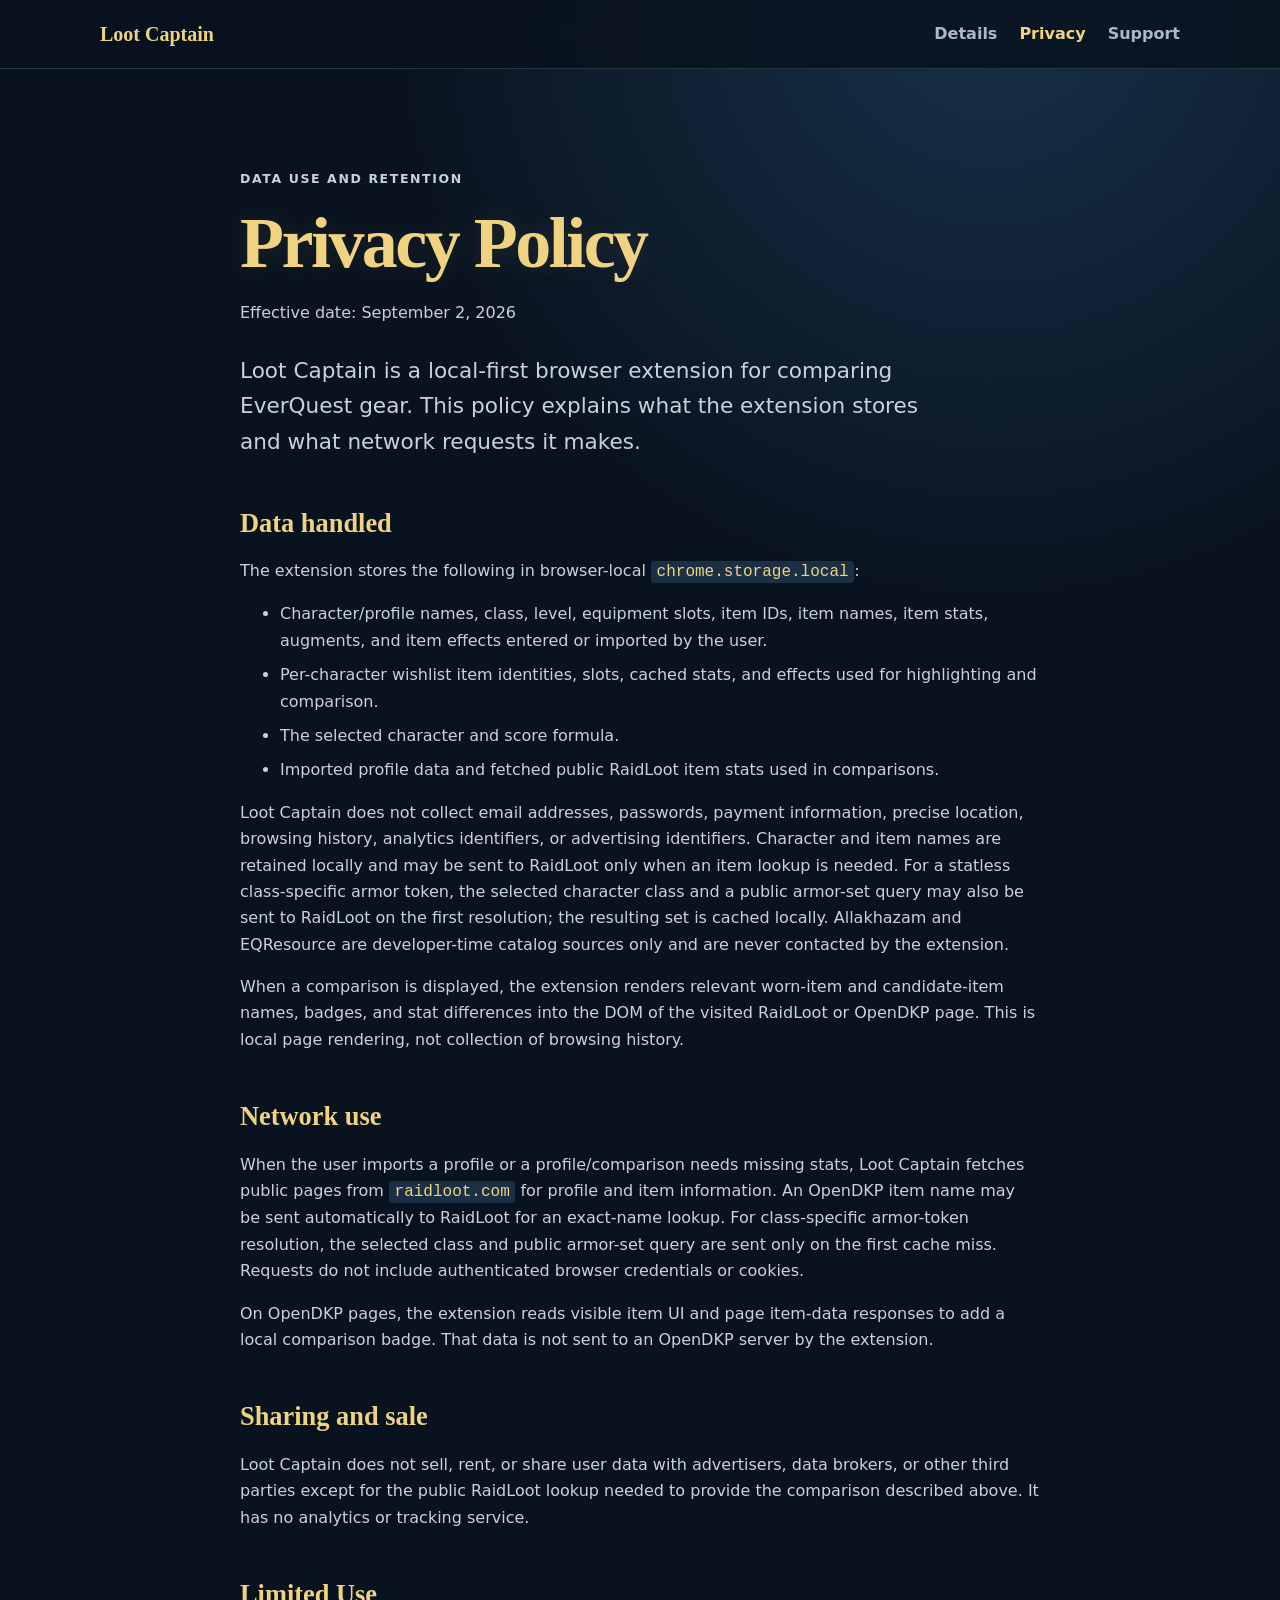
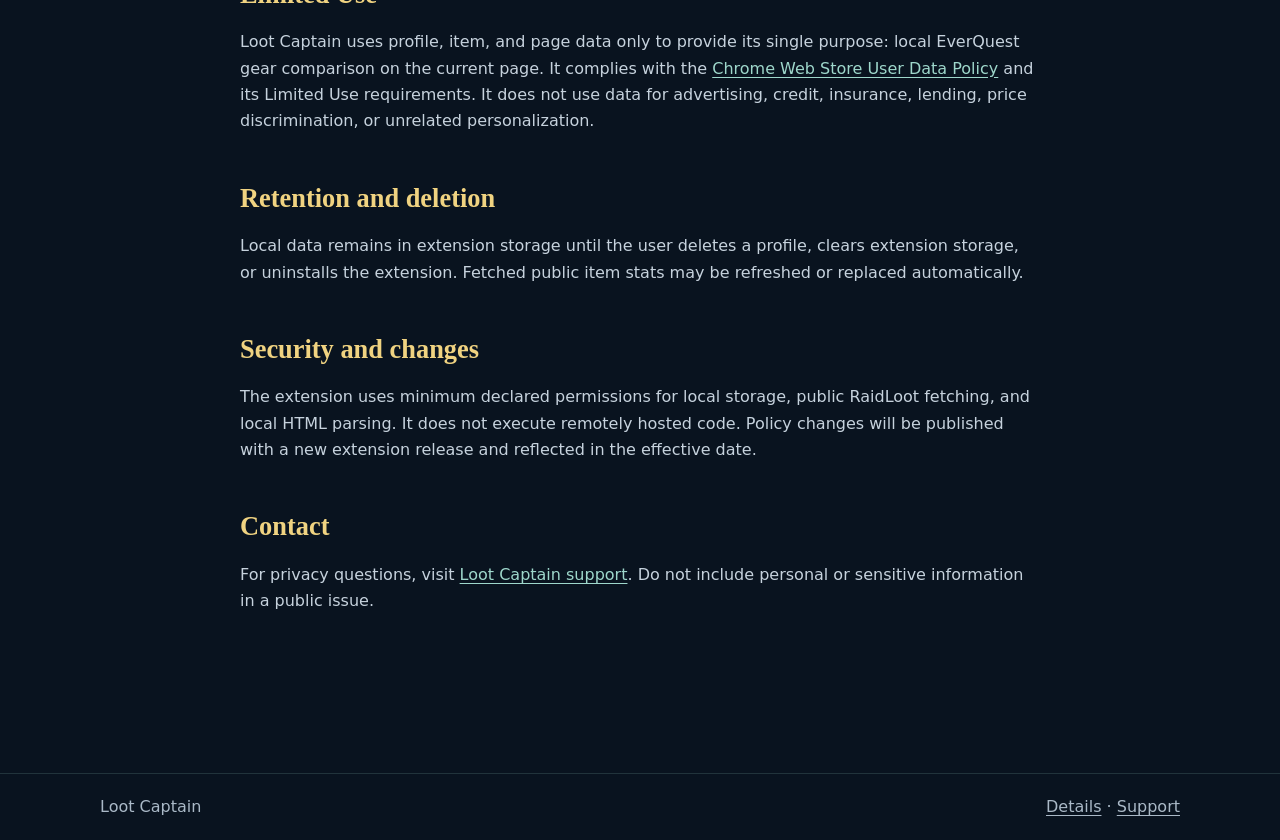
==== commit 3975d0b5: "Prepare v0.2.0 with class-specific armor resolution Add a source-reviewed RoF-through-ToB armor toke" ====
--- a/docs/privacy-policy.html
+++ b/docs/privacy-policy.html
@@ -22,7 +22,7 @@
   <main class="shell prose">
     <p class="eyebrow">Data use and retention</p>
     <h1>Privacy Policy</h1>
-    <p class="effective">Effective date: August 26, 2026</p>
+    <p class="effective">Effective date: September 2, 2026</p>
     <p class="lede">Loot Captain is a local-first browser extension for comparing EverQuest gear. This policy explains what the extension stores and what network requests it makes.</p>
 
     <h2>Data handled</h2>
@@ -33,11 +33,11 @@
       <li>The selected character and score formula.</li>
       <li>Imported profile data and fetched public RaidLoot item stats used in comparisons.</li>
     </ul>
-    <p>Loot Captain does not collect email addresses, passwords, payment information, precise location, browsing history, analytics identifiers, or advertising identifiers. Character and item names are retained locally and may be sent to RaidLoot only when an item lookup is needed.</p>
+    <p>Loot Captain does not collect email addresses, passwords, payment information, precise location, browsing history, analytics identifiers, or advertising identifiers. Character and item names are retained locally and may be sent to RaidLoot only when an item lookup is needed. For a statless class-specific armor token, the selected character class and a public armor-set query may also be sent to RaidLoot on the first resolution; the resulting set is cached locally. Allakhazam and EQResource are developer-time catalog sources only and are never contacted by the extension.</p>
     <p>When a comparison is displayed, the extension renders relevant worn-item and candidate-item names, badges, and stat differences into the DOM of the visited RaidLoot or OpenDKP page. This is local page rendering, not collection of browsing history.</p>
 
     <h2>Network use</h2>
-    <p>When the user imports a profile or a profile/comparison needs missing stats, Loot Captain fetches public pages from <code>raidloot.com</code> for profile and item information. An OpenDKP item name may be sent automatically to RaidLoot for an exact-name lookup. Requests do not include authenticated browser credentials or cookies.</p>
+    <p>When the user imports a profile or a profile/comparison needs missing stats, Loot Captain fetches public pages from <code>raidloot.com</code> for profile and item information. An OpenDKP item name may be sent automatically to RaidLoot for an exact-name lookup. For class-specific armor-token resolution, the selected class and public armor-set query are sent only on the first cache miss. Requests do not include authenticated browser credentials or cookies.</p>
     <p>On OpenDKP pages, the extension reads visible item UI and page item-data responses to add a local comparison badge. That data is not sent to an OpenDKP server by the extension.</p>
 
     <h2>Sharing and sale</h2>
--- a/docs/site.css
+++ b/docs/site.css
@@ -35,6 +35,7 @@
 .lede { max-width: 720px; margin: 26px 0 0; color: #c6d2dd; font-size: clamp(1.1rem, 2.2vw, 1.35rem); }
 .actions { display: flex; flex-wrap: wrap; gap: 12px; margin-top: 34px; }
 .button { display: inline-flex; align-items: center; justify-content: center; min-height: 46px; padding: 10px 18px; border: 1px solid #496378; border-radius: 7px; color: var(--text); font-weight: 750; text-decoration: none; transition: transform .2s ease, border-color .2s ease, box-shadow .2s ease; }
+.store-icon { width: 22px; height: 22px; margin-right: 10px; flex: 0 0 auto; }
 .button:hover { transform: translateY(-3px); border-color: var(--teal); color: white; box-shadow: 0 10px 24px rgba(0, 0, 0, .24); }
 .button.primary { border-color: #c7a95e; background: linear-gradient(#f0d381, #c89f4c); color: #172130; box-shadow: 0 8px 22px rgba(198, 164, 94, .16); }
 
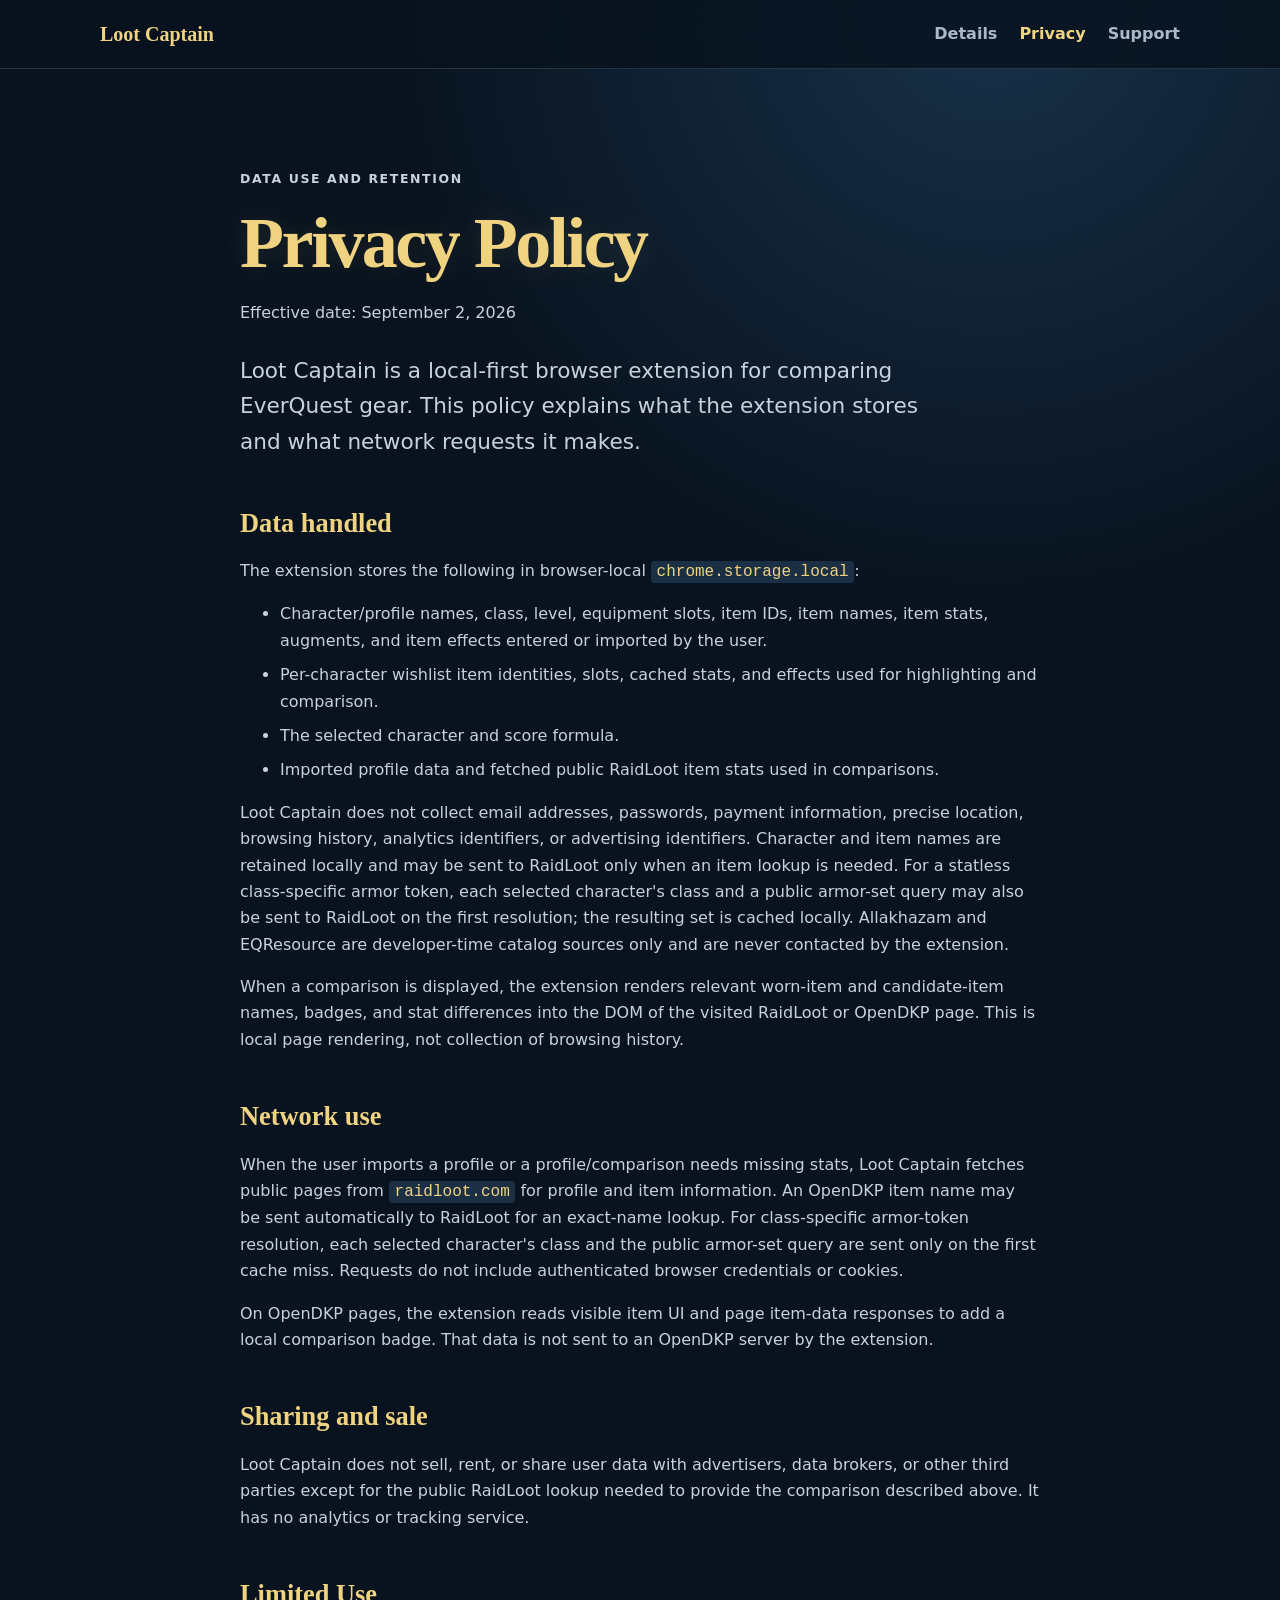
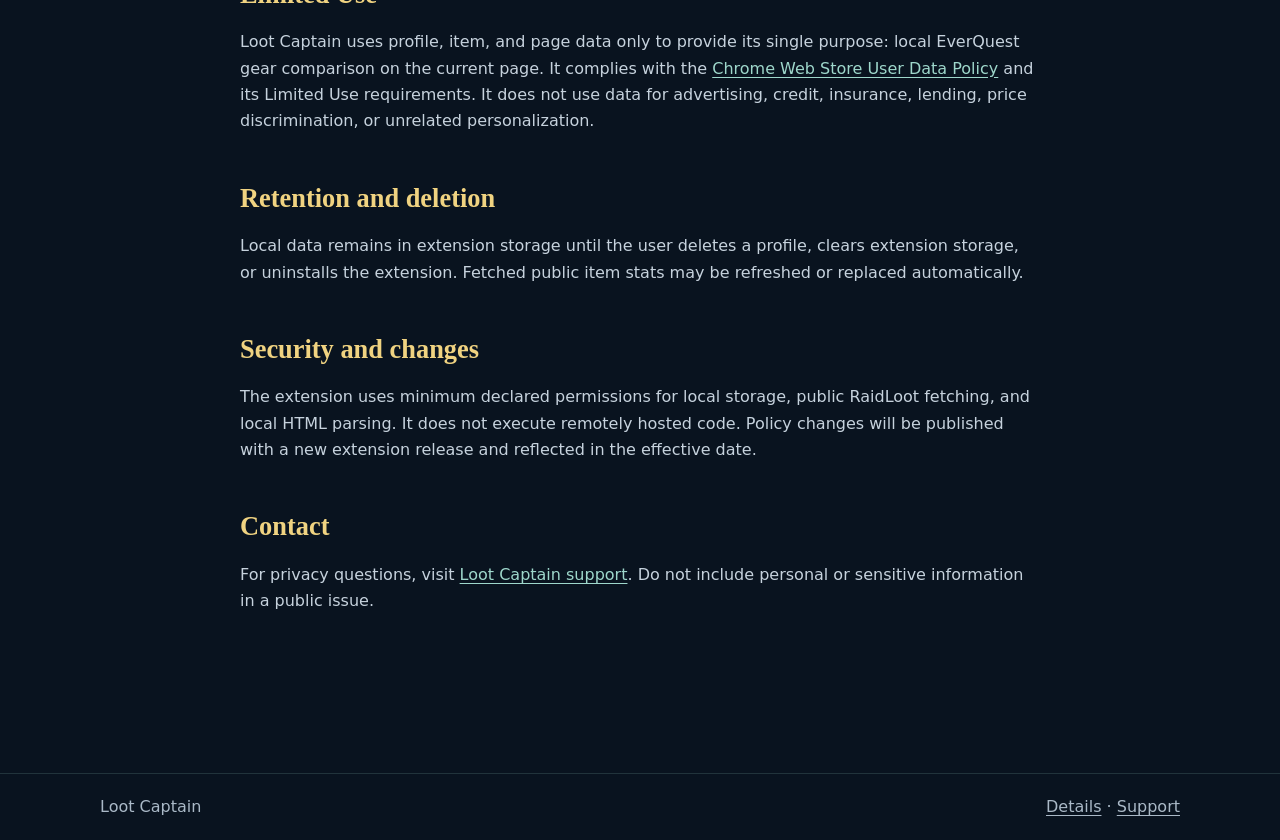
==== commit 604cef06: "Link armor tokens to the class armor they turn into A raid drops the statless armor token, but a wis" ====
--- a/docs/privacy-policy.html
+++ b/docs/privacy-policy.html
@@ -33,11 +33,11 @@
       <li>The selected character and score formula.</li>
       <li>Imported profile data and fetched public RaidLoot item stats used in comparisons.</li>
     </ul>
-    <p>Loot Captain does not collect email addresses, passwords, payment information, precise location, browsing history, analytics identifiers, or advertising identifiers. Character and item names are retained locally and may be sent to RaidLoot only when an item lookup is needed. For a statless class-specific armor token, the selected character class and a public armor-set query may also be sent to RaidLoot on the first resolution; the resulting set is cached locally. Allakhazam and EQResource are developer-time catalog sources only and are never contacted by the extension.</p>
+    <p>Loot Captain does not collect email addresses, passwords, payment information, precise location, browsing history, analytics identifiers, or advertising identifiers. Character and item names are retained locally and may be sent to RaidLoot only when an item lookup is needed. For a statless class-specific armor token, each selected character's class and a public armor-set query may also be sent to RaidLoot on the first resolution; the resulting set is cached locally. Allakhazam and EQResource are developer-time catalog sources only and are never contacted by the extension.</p>
     <p>When a comparison is displayed, the extension renders relevant worn-item and candidate-item names, badges, and stat differences into the DOM of the visited RaidLoot or OpenDKP page. This is local page rendering, not collection of browsing history.</p>
 
     <h2>Network use</h2>
-    <p>When the user imports a profile or a profile/comparison needs missing stats, Loot Captain fetches public pages from <code>raidloot.com</code> for profile and item information. An OpenDKP item name may be sent automatically to RaidLoot for an exact-name lookup. For class-specific armor-token resolution, the selected class and public armor-set query are sent only on the first cache miss. Requests do not include authenticated browser credentials or cookies.</p>
+    <p>When the user imports a profile or a profile/comparison needs missing stats, Loot Captain fetches public pages from <code>raidloot.com</code> for profile and item information. An OpenDKP item name may be sent automatically to RaidLoot for an exact-name lookup. For class-specific armor-token resolution, each selected character's class and the public armor-set query are sent only on the first cache miss. Requests do not include authenticated browser credentials or cookies.</p>
     <p>On OpenDKP pages, the extension reads visible item UI and page item-data responses to add a local comparison badge. That data is not sent to an OpenDKP server by the extension.</p>
 
     <h2>Sharing and sale</h2>
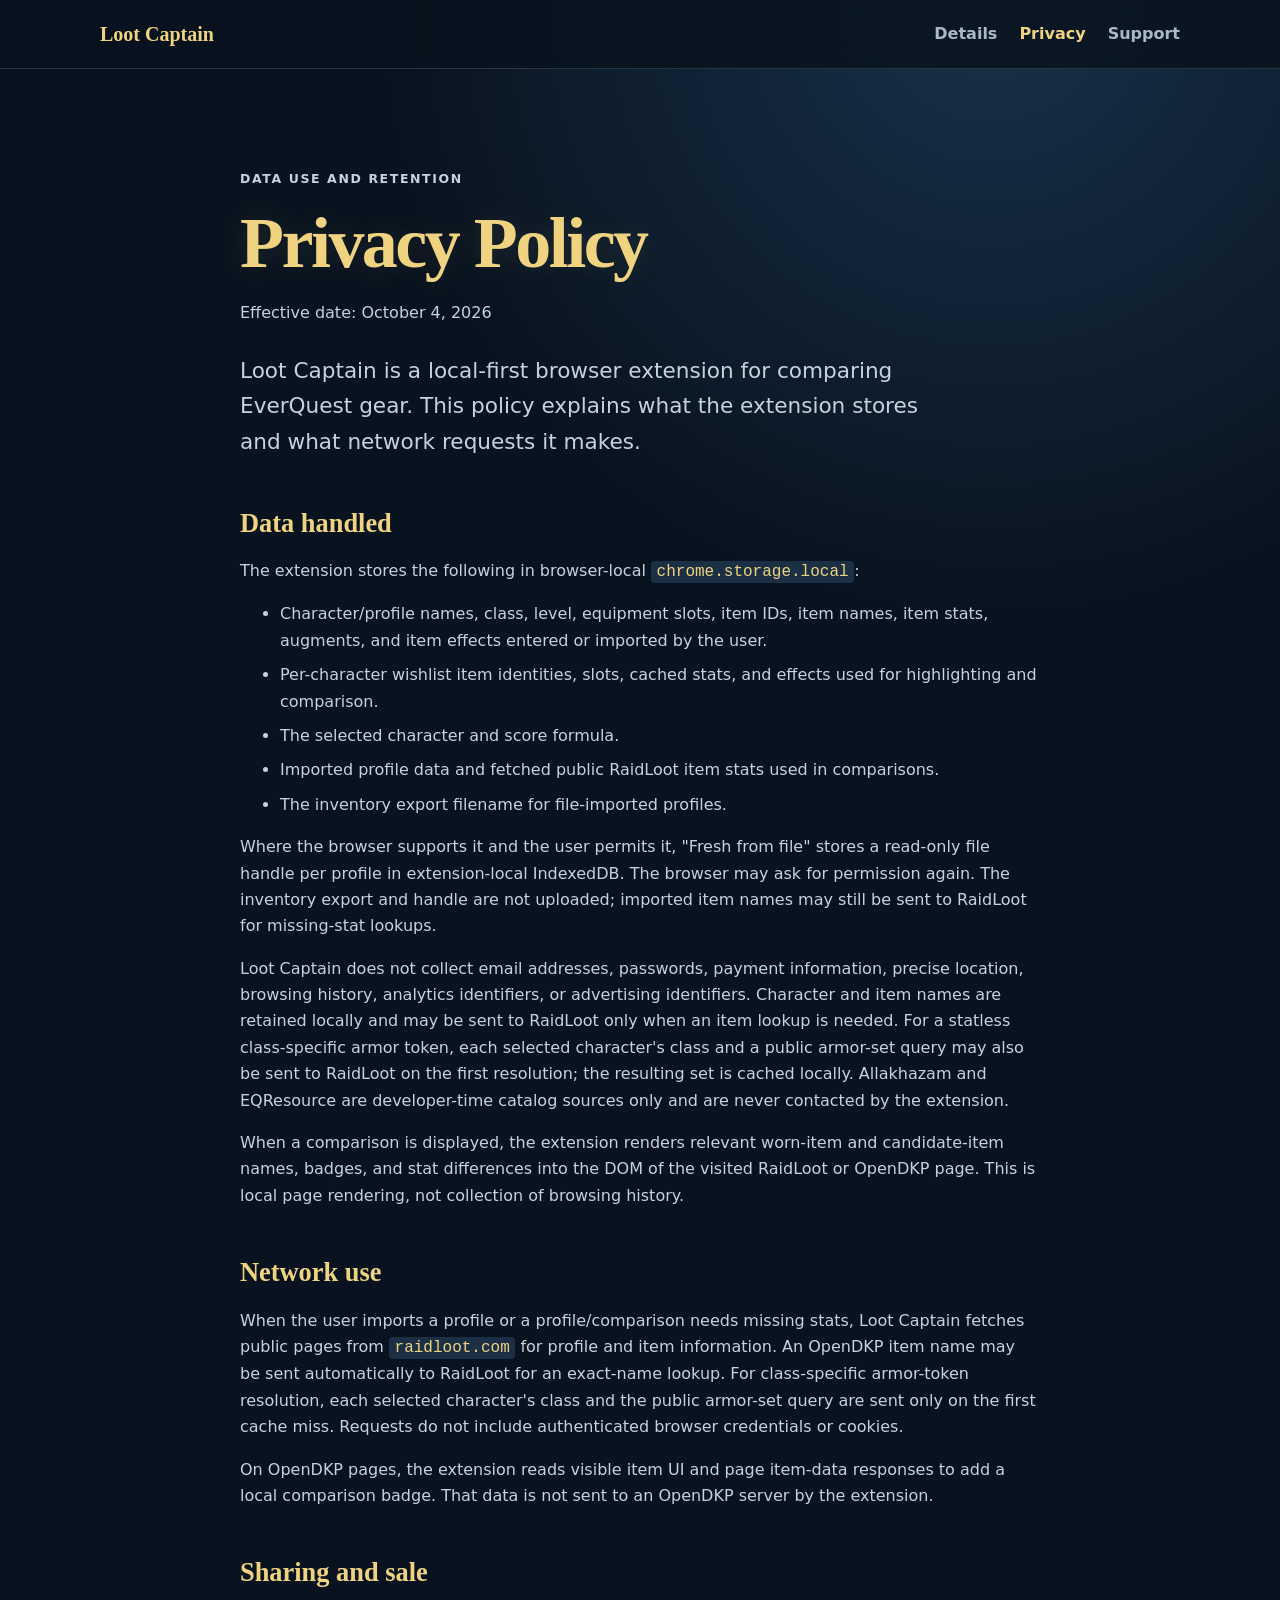
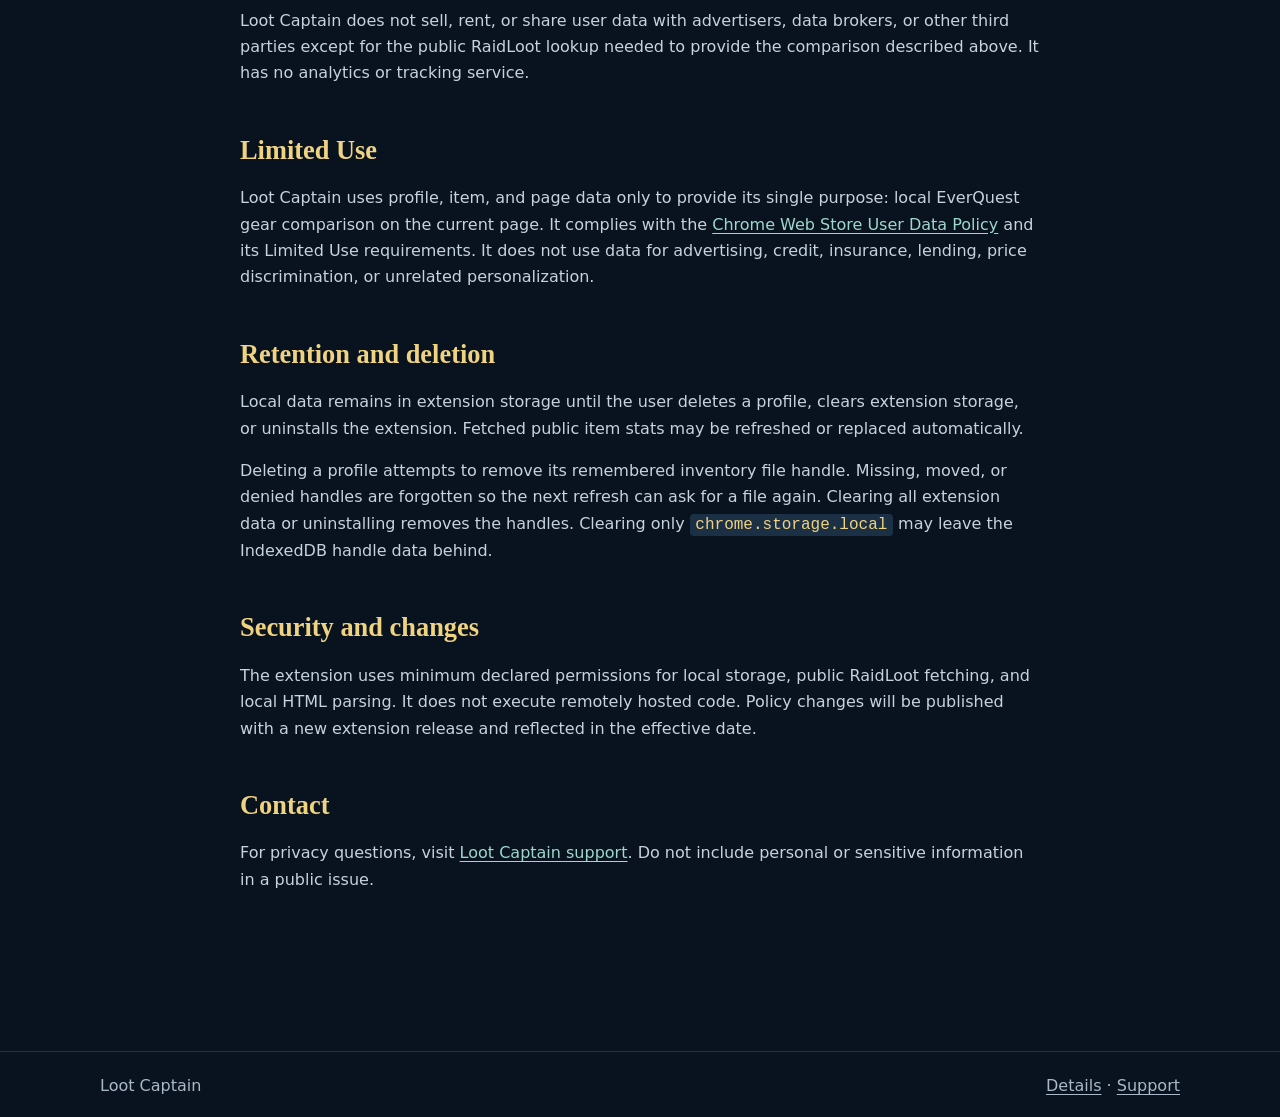
==== commit 2298f276: "Prepare Loot Captain 0.5.1 and guard file refresh deletion" ====
--- a/docs/privacy-policy.html
+++ b/docs/privacy-policy.html
@@ -22,7 +22,7 @@
   <main class="shell prose">
     <p class="eyebrow">Data use and retention</p>
     <h1>Privacy Policy</h1>
-    <p class="effective">Effective date: September 2, 2026</p>
+    <p class="effective">Effective date: October 4, 2026</p>
     <p class="lede">Loot Captain is a local-first browser extension for comparing EverQuest gear. This policy explains what the extension stores and what network requests it makes.</p>
 
     <h2>Data handled</h2>
@@ -32,7 +32,9 @@
       <li>Per-character wishlist item identities, slots, cached stats, and effects used for highlighting and comparison.</li>
       <li>The selected character and score formula.</li>
       <li>Imported profile data and fetched public RaidLoot item stats used in comparisons.</li>
+      <li>The inventory export filename for file-imported profiles.</li>
     </ul>
+    <p>Where the browser supports it and the user permits it, "Fresh from file" stores a read-only file handle per profile in extension-local IndexedDB. The browser may ask for permission again. The inventory export and handle are not uploaded; imported item names may still be sent to RaidLoot for missing-stat lookups.</p>
     <p>Loot Captain does not collect email addresses, passwords, payment information, precise location, browsing history, analytics identifiers, or advertising identifiers. Character and item names are retained locally and may be sent to RaidLoot only when an item lookup is needed. For a statless class-specific armor token, each selected character's class and a public armor-set query may also be sent to RaidLoot on the first resolution; the resulting set is cached locally. Allakhazam and EQResource are developer-time catalog sources only and are never contacted by the extension.</p>
     <p>When a comparison is displayed, the extension renders relevant worn-item and candidate-item names, badges, and stat differences into the DOM of the visited RaidLoot or OpenDKP page. This is local page rendering, not collection of browsing history.</p>
 
@@ -48,6 +50,7 @@
 
     <h2>Retention and deletion</h2>
     <p>Local data remains in extension storage until the user deletes a profile, clears extension storage, or uninstalls the extension. Fetched public item stats may be refreshed or replaced automatically.</p>
+    <p>Deleting a profile attempts to remove its remembered inventory file handle. Missing, moved, or denied handles are forgotten so the next refresh can ask for a file again. Clearing all extension data or uninstalling removes the handles. Clearing only <code>chrome.storage.local</code> may leave the IndexedDB handle data behind.</p>
 
     <h2>Security and changes</h2>
     <p>The extension uses minimum declared permissions for local storage, public RaidLoot fetching, and local HTML parsing. It does not execute remotely hosted code. Policy changes will be published with a new extension release and reflected in the effective date.</p>
